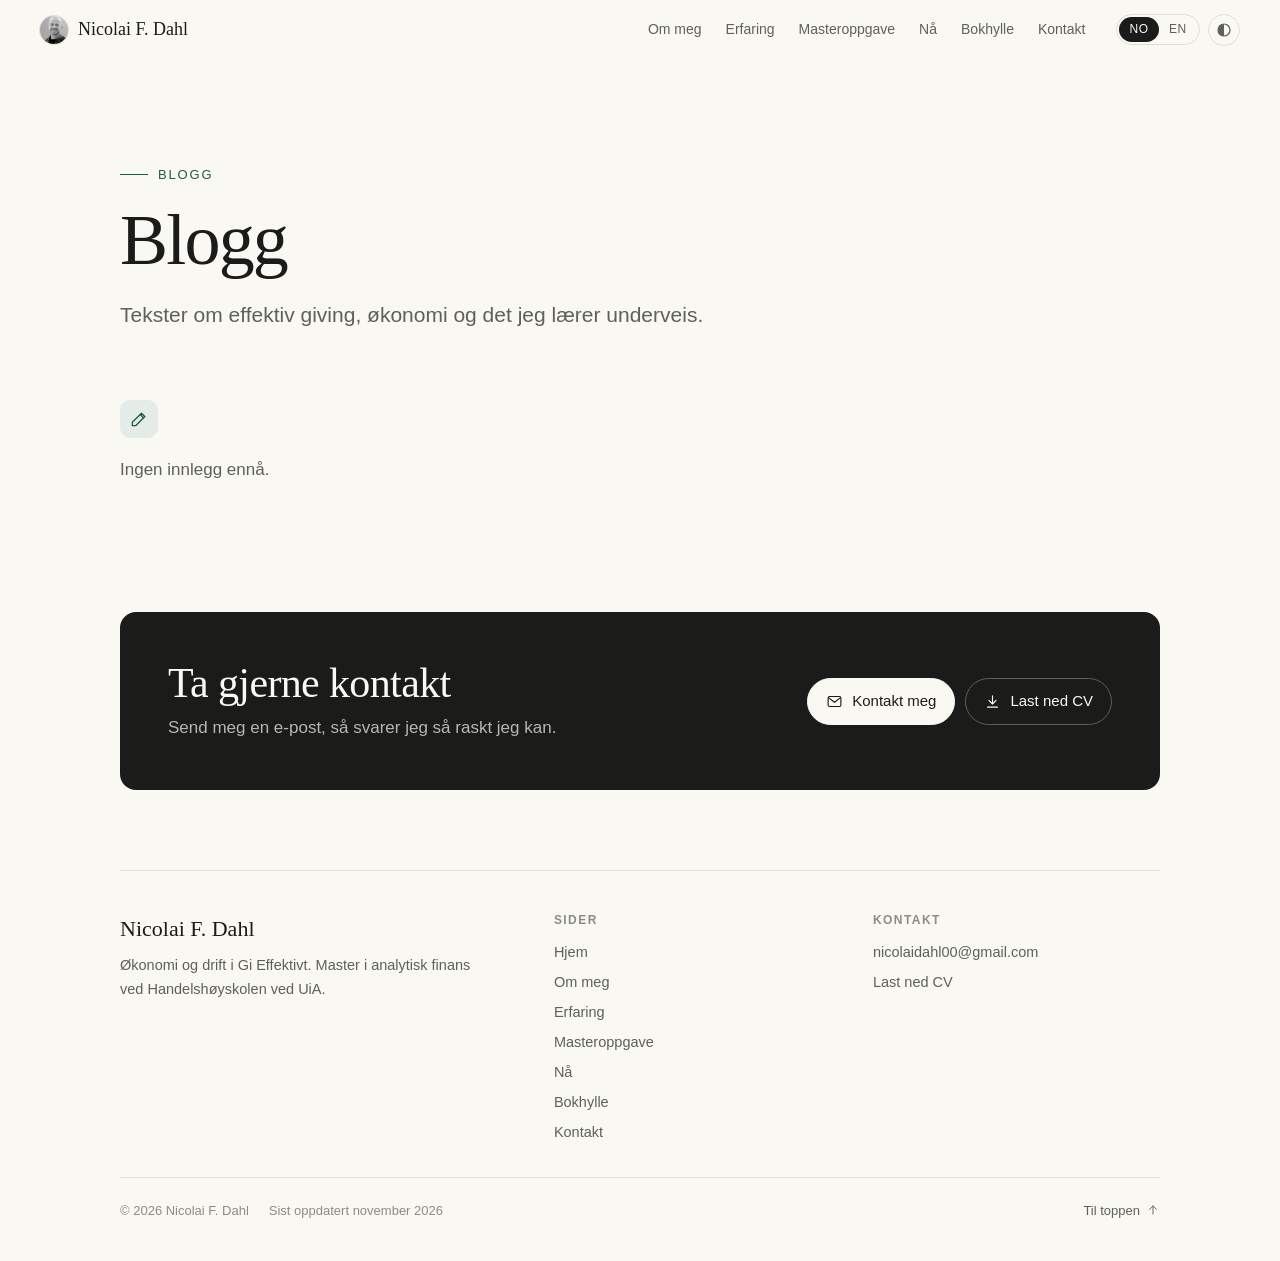
==== blogg/index.html @ 62750f76 "Flersidig nettsted: om meg, erfaring, interaktiv masteroppgave, nå-side, bokhylle, blogg og kontakt " ====
<!doctype html>
<html lang="nb">
<head>
  <meta charset="utf-8">
  <meta name="viewport" content="width=device-width, initial-scale=1">
  <meta name="robots" content="noindex, nofollow">
  <title>Blogg · Nicolai F. Dahl</title>
  <meta name="description" content="Tekster om effektiv giving, økonomi og det jeg lærer underveis.">
  <meta property="og:type" content="website">
  <meta property="og:site_name" content="Nicolai F. Dahl">
  <meta property="og:title" content="Blogg · Nicolai F. Dahl">
  <meta property="og:description" content="Tekster om effektiv giving, økonomi og det jeg lærer underveis.">
  <meta property="og:image" content="https://nicolaif.no/bilder/profil.jpg">
  <meta property="og:url" content="https://nicolaif.no/blogg/">
  <meta name="theme-color" content="#faf8f3">
  <link rel="icon" href="/favicon.svg" type="image/svg+xml">
  <link rel="stylesheet" href="/css/style.css?v=20261116">
  <script>try{var t=localStorage.getItem("theme");if(t)document.documentElement.dataset.theme=t}catch(e){}</script>
</head>
<body data-page="blogg">
  <div id="site-header"></div>
  <main id="app" tabindex="-1"></main>
  <div id="site-footer"></div>
  <noscript><p style="padding:24px;font-family:sans-serif">Denne siden trenger JavaScript. Kontakt: <a href="mailto:nicolaidahl00@gmail.com">nicolaidahl00@gmail.com</a></p></noscript>
  <script src="/js/data.js?v=20261116"></script>
  <script src="/js/site.js?v=20261116"></script>
  <script src="/js/pages.js?v=20261116"></script>
</body>
</html>
---- css/style.css ----
/* ============ Farger og grunnverdier ============ */
:root {
  --bg: #faf8f3;
  --surface: #f1eee5;
  --raised: #ffffff;
  --ink: #1b1c1a;
  --muted: #5e605a;
  --faint: #8b8d85;
  --line: #e1ddd2;
  --accent: #1f5a47;
  --accent-soft: #e3ece6;
  --on-accent: #faf8f3;
  --shadow: 0 1px 2px rgba(27, 28, 26, 0.04), 0 8px 24px -12px rgba(27, 28, 26, 0.12);
  --shadow-lg: 0 2px 4px rgba(27, 28, 26, 0.04), 0 18px 40px -18px rgba(27, 28, 26, 0.22);
  --zc-NO: #1f7a5a;
  --zc-SE: #2f6aa8;
  --zc-FI: #6a58b0;
  --zc-DK: #b8553a;
  --serif: "Iowan Old Style", "Palatino Linotype", Palatino, "Book Antiqua", Georgia, serif;
  --sans: -apple-system, BlinkMacSystemFont, "Segoe UI", "Helvetica Neue", Arial, sans-serif;
  --page: 1120px;
  --gutter: clamp(16px, 4vw, 40px);
  --radius: 12px;
}

@media (prefers-color-scheme: dark) {
  :root:not([data-theme="light"]) {
    --bg: #121412;
    --surface: #1a1d1a;
    --raised: #1f221f;
    --ink: #ece9e1;
    --muted: #a6a89f;
    --faint: #7c7e77;
    --line: #2c302c;
    --accent: #8fcdb2;
    --accent-soft: #1d2b25;
    --on-accent: #121412;
    --shadow: 0 1px 2px rgba(0, 0, 0, 0.3), 0 8px 24px -12px rgba(0, 0, 0, 0.5);
    --shadow-lg: 0 2px 4px rgba(0, 0, 0, 0.3), 0 18px 40px -18px rgba(0, 0, 0, 0.6);
    --zc-NO: #5fbf98;
    --zc-SE: #6fa3dc;
    --zc-FI: #a596e0;
    --zc-DK: #e08a6e;
  }
}
:root[data-theme="dark"] {
  --bg: #121412;
  --surface: #1a1d1a;
  --raised: #1f221f;
  --ink: #ece9e1;
  --muted: #a6a89f;
  --faint: #7c7e77;
  --line: #2c302c;
  --accent: #8fcdb2;
  --accent-soft: #1d2b25;
  --on-accent: #121412;
  --shadow: 0 1px 2px rgba(0, 0, 0, 0.3), 0 8px 24px -12px rgba(0, 0, 0, 0.5);
  --shadow-lg: 0 2px 4px rgba(0, 0, 0, 0.3), 0 18px 40px -18px rgba(0, 0, 0, 0.6);
  --zc-NO: #5fbf98;
  --zc-SE: #6fa3dc;
  --zc-FI: #a596e0;
  --zc-DK: #e08a6e;
}

/* ============ Grunnlag ============ */
* { box-sizing: border-box; }
html { scroll-padding-top: 84px; }
body {
  margin: 0;
  background: var(--bg);
  color: var(--ink);
  font-family: var(--sans);
  font-size: 17px;
  line-height: 1.65;
  -webkit-font-smoothing: antialiased;
  text-rendering: optimizeLegibility;
}
a { color: var(--accent); text-decoration-thickness: 1px; text-underline-offset: 3px; }
a:hover { text-decoration-thickness: 2px; }
h1, h2, h3, h4, p, ol, ul, dl, dd, fieldset, figure { margin: 0; padding: 0; }
fieldset { border: 0; min-width: 0; }
ol, ul { list-style: none; }
img { max-width: 100%; }
button { font: inherit; color: inherit; }
:focus-visible { outline: 2px solid var(--accent); outline-offset: 3px; border-radius: 4px; }
::selection { background: var(--accent-soft); }
.icon { width: 17px; height: 17px; flex: none; }
.icon-sm { width: 14px; height: 14px; }
.icon-xs { width: 12px; height: 12px; margin-left: 4px; vertical-align: -1px; }
.muted { color: var(--faint); }
.skip { position: absolute; left: -9999px; top: 8px; z-index: 50; background: var(--ink); color: var(--bg); padding: 8px 14px; border-radius: 8px; }
.skip:focus { left: 12px; }

/* ============ Toppmeny ============ */
#site-header { display: contents; }
.topbar {
  position: sticky; top: 0; z-index: 20;
  display: flex; align-items: center; gap: 20px;
  padding: 12px var(--gutter);
  background: color-mix(in srgb, var(--bg) 86%, transparent);
  backdrop-filter: saturate(1.4) blur(12px);
  -webkit-backdrop-filter: saturate(1.4) blur(12px);
  border-bottom: 1px solid transparent;
  transition: border-color 0.2s ease;
}
body.scrolled .topbar, body.menu-open .topbar { border-bottom-color: var(--line); }
.brand { display: inline-flex; align-items: center; gap: 10px; font-family: var(--serif); font-size: 18px; color: var(--ink); text-decoration: none; white-space: nowrap; }
.brand-photo { width: 28px; height: 28px; border-radius: 50%; object-fit: cover; box-shadow: 0 0 0 1px var(--line); }
.nav-links { display: flex; gap: 2px; margin-left: auto; }
.nav-links a {
  color: var(--muted); text-decoration: none; font-size: 14px; white-space: nowrap;
  padding: 6px 11px; border-radius: 999px; transition: color 0.15s, background 0.15s;
}
.nav-links a:hover { color: var(--ink); background: color-mix(in srgb, var(--surface) 60%, transparent); }
.nav-links a.active { color: var(--ink); background: var(--surface); }
.controls { display: flex; align-items: center; gap: 8px; }
.lang { display: flex; border: 1px solid var(--line); border-radius: 999px; padding: 2px; }
.lang button {
  font-size: 12px; letter-spacing: 0.06em; color: var(--muted);
  background: none; border: 0; border-radius: 999px; padding: 3px 10px; cursor: pointer;
}
.lang button[aria-pressed="true"] { background: var(--ink); color: var(--bg); }
.icon-btn {
  display: grid; place-items: center; width: 32px; height: 32px;
  color: var(--muted); background: none; border: 1px solid var(--line); border-radius: 50%; cursor: pointer;
}
.icon-btn:hover { color: var(--ink); }
.menu-btn { display: none; }

/* ============ Sideoppsett ============ */
main, .footer { max-width: var(--page); margin: 0 auto; padding: 0 var(--gutter); }
main { min-height: 60vh; }
.kicker {
  display: inline-flex; align-items: center; gap: 10px;
  font-size: 13px; letter-spacing: 0.14em; text-transform: uppercase; color: var(--accent); margin-bottom: 18px;
}
.kicker::before { content: ""; width: 28px; height: 1px; background: currentColor; }
h1 {
  font-family: var(--serif); font-weight: 400;
  font-size: clamp(42px, 7vw, 84px); line-height: 1.03; letter-spacing: -0.025em;
  text-wrap: balance;
}
.lead { margin-top: 22px; max-width: 34em; font-size: clamp(18px, 2.1vw, 21px); line-height: 1.55; color: var(--muted); text-wrap: pretty; }
.small-label { display: block; font-size: 12px; font-weight: 600; letter-spacing: 0.12em; text-transform: uppercase; color: var(--faint); margin: 0 0 10px; }
.fine { font-size: 14px; color: var(--muted); line-height: 1.55; }
.fine + .fine { margin-top: 6px; }
.text-link { display: inline-flex; align-items: center; gap: 6px; margin-top: 18px; font-weight: 500; text-decoration: none; }
.text-link:hover { text-decoration: underline; }
.pill, .countdown {
  display: inline-flex; align-items: center; gap: 7px;
  font-size: 13px; font-weight: 500; padding: 5px 12px; border-radius: 999px;
  background: var(--surface); color: var(--muted); border: 1px solid var(--line);
}
.countdown { background: var(--accent-soft); color: var(--accent); border-color: transparent; }

/* Knapper */
.buttons { display: flex; flex-wrap: wrap; gap: 10px; margin-top: 30px; }
.buttons-tight { margin-top: 0; }
.buttons-col { flex-direction: column; align-items: stretch; }
.btn {
  display: inline-flex; align-items: center; justify-content: center; gap: 9px;
  font-size: 15px; font-weight: 500; text-decoration: none; color: var(--ink);
  padding: 10px 18px; border: 1px solid var(--line); border-radius: 999px; background: var(--raised);
  cursor: pointer; transition: transform 0.15s ease, border-color 0.15s, background 0.15s, color 0.15s;
}
.btn:hover { border-color: var(--faint); transform: translateY(-1px); }
.btn-primary { background: var(--ink); color: var(--bg); border-color: var(--ink); }
.btn-primary:hover { background: var(--accent); border-color: var(--accent); color: var(--on-accent); }

/* Segmentvelger */
.seg { display: inline-flex; flex-wrap: wrap; gap: 2px; padding: 3px; border-radius: 999px; background: var(--surface); border: 1px solid var(--line); }
.seg button { border: 0; background: none; padding: 7px 14px; border-radius: 999px; font-size: 14px; color: var(--muted); cursor: pointer; }
.seg button:hover { color: var(--ink); }
.seg button[aria-pressed="true"] { background: var(--raised); color: var(--ink); box-shadow: var(--shadow); }

/* ============ Toppseksjon på forsiden ============ */
.hero {
  display: grid; grid-template-columns: 1fr auto; gap: 40px 56px; align-items: center;
  padding: clamp(48px, 9vw, 108px) 0 clamp(36px, 5vw, 56px);
}
.portrait {
  width: clamp(180px, 24vw, 260px); aspect-ratio: 1; overflow: hidden; border-radius: 50%;
  background: var(--surface);
  box-shadow: 0 0 0 1px var(--line), 0 0 0 10px var(--bg), 0 0 0 11px var(--line);
}
.portrait img { width: 100%; height: 100%; object-fit: cover; display: block; }
.portrait-sm { width: clamp(140px, 18vw, 200px); }
.hero-facts {
  grid-column: 1 / -1;
  display: grid; grid-template-columns: repeat(3, 1fr);
  border-top: 1px solid var(--line); border-bottom: 1px solid var(--line);
}
.hero-facts div { padding: 18px 0 18px 20px; border-left: 1px solid var(--line); }
.hero-facts div:first-child { border-left: 0; padding-left: 0; }
.hero-facts dt, .facts dt { font-size: 12px; font-weight: 600; letter-spacing: 0.12em; text-transform: uppercase; color: var(--faint); margin-bottom: 4px; }
.hero-facts dd { font-family: var(--serif); font-size: 19px; line-height: 1.3; }

/* ============ Sidetopp på undersider ============ */
.page-head { padding: clamp(48px, 8vw, 96px) 0 clamp(28px, 4vw, 44px); }
.page-head h1 { font-size: clamp(40px, 6.4vw, 72px); max-width: 16em; }
.page-head-split { display: grid; grid-template-columns: 1fr auto; gap: 40px; align-items: center; }
.page-actions { display: flex; flex-wrap: wrap; align-items: center; gap: 12px 16px; margin-top: 28px; }

/* ============ Seksjoner ============ */
.section {
  display: grid; grid-template-columns: 210px 1fr; gap: 40px;
  padding: clamp(44px, 6vw, 80px) 0;
  border-top: 1px solid var(--line);
}
.section-label {
  font-family: var(--sans); font-weight: 600; font-size: 13px;
  letter-spacing: 0.14em; text-transform: uppercase; color: var(--muted);
  position: sticky; top: 92px; align-self: start;
  display: flex; flex-direction: column; gap: 6px;
}
.section-no { font-family: var(--serif); font-weight: 400; font-size: 15px; letter-spacing: 0; color: var(--accent); }
.section-body { min-width: 0; }

.block { padding: clamp(48px, 7vw, 88px) 0; border-top: 1px solid var(--line); }
.block-tight { padding-top: clamp(32px, 4vw, 48px); border-top: 0; }
.block-head { margin-bottom: 32px; max-width: 46em; }
.block-head h2 { font-family: var(--serif); font-weight: 400; font-size: clamp(28px, 3.6vw, 40px); line-height: 1.15; letter-spacing: -0.015em; text-wrap: balance; }
.block-head p { margin-top: 12px; color: var(--muted); font-size: 17.5px; text-wrap: pretty; }

.prose { max-width: 38em; color: var(--muted); text-wrap: pretty; }
.prose + .prose { margin-top: 1em; }
.prose-lead { font-family: var(--serif); font-size: clamp(21px, 2.5vw, 26px); line-height: 1.45; color: var(--ink); }
.display { font-family: var(--serif); font-weight: 400; font-size: clamp(24px, 3.2vw, 32px); line-height: 1.25; margin-bottom: 20px; }

/* ============ Forside: utforsk ============ */
.bento { display: grid; grid-template-columns: repeat(3, 1fr); gap: 16px; }
.tile {
  position: relative; display: flex; flex-direction: column; gap: 8px;
  padding: 24px; min-height: 220px; overflow: hidden;
  background: var(--raised); border: 1px solid var(--line); border-radius: var(--radius);
  color: var(--ink); text-decoration: none; box-shadow: var(--shadow);
  transition: transform 0.2s ease, box-shadow 0.2s ease, border-color 0.2s;
}
.tile:hover { transform: translateY(-3px); box-shadow: var(--shadow-lg); border-color: color-mix(in srgb, var(--accent) 35%, var(--line)); }
.tile-top { display: flex; align-items: center; justify-content: space-between; gap: 12px; }
.tile h3 { font-family: var(--serif); font-weight: 400; font-size: 24px; line-height: 1.2; }
.tile-arrow { color: var(--faint); transition: transform 0.2s ease, color 0.2s; }
.tile:hover .tile-arrow { transform: translateX(3px); color: var(--accent); }
.tile > p { color: var(--muted); font-size: 15.5px; max-width: 30em; }
.tile-wide { grid-column: span 2; }
.bento > .tile:nth-child(6):last-child { grid-column: 1 / -1; min-height: 0; }
.bento > .tile:nth-child(6):last-child .tile-icons { position: absolute; right: 64px; top: 50%; transform: translateY(-50%); margin: 0; }
.tile-master { min-height: 300px; padding-right: 46%; }
.tile-foot { margin-top: auto; }
.tile-meta { margin-top: auto; display: flex; flex-direction: column; gap: 2px; padding-top: 16px; border-top: 1px solid var(--line); }
.tile-meta .small-label { margin-bottom: 4px; }
.tile-meta strong { font-family: var(--serif); font-weight: 400; font-size: 18px; line-height: 1.3; }
.tile-meta span:last-child { font-size: 14px; color: var(--accent); }
.tile-list { margin-top: auto; display: grid; gap: 8px; }
.tile-list li { display: flex; align-items: center; gap: 10px; font-size: 15px; color: var(--muted); }
.tile-list .icon { color: var(--accent); }
.tile-icons { margin-top: auto; display: flex; gap: 8px; }
.tile-icons .card-icon { margin: 0; }

.mini-map {
  position: absolute; right: 24px; top: 24px; bottom: 24px; width: 40%;
  display: grid; grid-template-columns: repeat(4, 1fr); grid-template-rows: repeat(5, 1fr); gap: 5px;
}
.mz {
  display: grid; place-items: center; border-radius: 7px; font-size: 11px; font-weight: 600; letter-spacing: 0.02em;
  color: var(--zc); background: color-mix(in srgb, var(--zc) 13%, var(--raised));
  border: 1px solid color-mix(in srgb, var(--zc) 28%, transparent);
  transition: transform 0.25s ease;
}
.tile:hover .mz.is-focus { transform: scale(1.05); background: var(--zc); color: var(--raised); }

.mini-shelf { margin-top: auto; display: flex; align-items: flex-end; gap: 6px; height: 92px; padding-bottom: 2px; border-bottom: 3px solid var(--line); }
.mini-shelf span {
  width: 30px; height: 100%; border-radius: 3px 3px 1px 1px; background: var(--c);
  color: rgba(255, 255, 255, 0.85); font-size: 9px; font-weight: 600; letter-spacing: 0.04em;
  writing-mode: vertical-rl; transform: rotate(180deg); display: flex; align-items: center; justify-content: flex-start;
  padding: 8px 0; overflow: hidden; white-space: nowrap;
}
.mini-shelf span:nth-child(2) { height: 84%; width: 26px; }
.mini-shelf .ghost { background: var(--surface); border: 1px dashed var(--line); height: 70%; width: 24px; }
.mini-shelf .ghost + .ghost { height: 78%; }

/* ============ Kort og lister ============ */
.cards { display: grid; grid-template-columns: repeat(auto-fit, minmax(230px, 1fr)); gap: 16px; margin-bottom: 36px; }
.cards article {
  background: var(--raised); border: 1px solid var(--line); border-radius: var(--radius); padding: 24px;
  box-shadow: var(--shadow);
}
.card-icon {
  width: 38px; height: 38px; padding: 9px; margin-bottom: 14px;
  color: var(--accent); background: var(--accent-soft); border-radius: 10px;
}
.cards h3, .two-col h3 { font-family: var(--serif); font-weight: 400; font-size: 21px; margin-bottom: 8px; }
.cards p { font-size: 15.5px; color: var(--muted); }
.links { display: flex; flex-wrap: wrap; gap: 8px 24px; }
.two-col { display: grid; grid-template-columns: repeat(auto-fit, minmax(260px, 1fr)); gap: 40px; }
.two-col p { color: var(--muted); }
.plain { margin-top: 12px; }
.plain li { padding: 8px 0; border-top: 1px solid var(--line); font-size: 15.5px; }
.chips { display: flex; flex-wrap: wrap; gap: 8px; }
.chips li { font-size: 14px; padding: 4px 12px; border: 1px solid var(--line); border-radius: 999px; background: var(--raised); }
.chips-lg li { font-family: var(--serif); font-size: 18px; padding: 8px 18px; }

/* ============ Tidslinje ============ */
.timeline { position: relative; }
.entry { position: relative; display: grid; grid-template-columns: 48px 1fr; gap: 22px; padding-bottom: 36px; }
.entry:last-child { padding-bottom: 0; }
.entry::before { content: ""; position: absolute; left: 23.5px; top: 56px; bottom: 8px; width: 1px; background: var(--line); }
.entry:last-child::before { display: none; }
.badge {
  width: 48px; height: 48px; border-radius: 12px; display: grid; place-items: center;
  background: var(--raised); border: 1px solid var(--line); box-shadow: var(--shadow);
  font-size: 13px; font-weight: 650; letter-spacing: 0.02em; color: var(--accent);
}
.entry-main { min-width: 0; padding-top: 2px; }
.entry-period { font-size: 14px; color: var(--faint); font-variant-numeric: tabular-nums; display: flex; align-items: center; gap: 8px; flex-wrap: wrap; }
.now { font-size: 11px; font-weight: 600; letter-spacing: 0.08em; text-transform: uppercase; color: var(--accent); background: var(--accent-soft); padding: 2px 8px; border-radius: 999px; }
.entry-role { font-family: var(--serif); font-weight: 400; font-size: 22px; line-height: 1.3; margin-top: 2px; }
.entry-org { font-size: 15px; color: var(--accent); margin: 2px 0 10px; }
.entry-org .sep { color: var(--faint); margin: 0 2px; }
.entry-text { font-size: 16px; color: var(--muted); max-width: 40em; }
.entry-text + .entry-text { margin-top: 6px; }
.roles { margin-top: 14px; }
.roles li { position: relative; padding: 0 0 22px 24px; }
.roles li:last-child { padding-bottom: 0; }
.roles li::before { content: ""; position: absolute; left: 0; top: 9px; width: 9px; height: 9px; border-radius: 50%; background: var(--bg); border: 2px solid var(--accent); }
.roles li::after { content: ""; position: absolute; left: 4.5px; top: 24px; bottom: 0; width: 1px; background: var(--line); }
.roles li:last-child::after { display: none; }
.role-title { font-family: var(--serif); font-weight: 400; font-size: 19px; line-height: 1.35; }
.role-period { font-size: 14px; color: var(--faint); margin: 0 0 6px; font-variant-numeric: tabular-nums; }
.timeline[data-collapsed="true"] .is-extra { display: none; }
.more { margin: 28px 0 0 70px; font-size: 14px; font-weight: 500; background: none; border: 1px dashed var(--faint); border-radius: 999px; padding: 7px 16px; cursor: pointer; }
.more:hover { border-style: solid; }
.skills { display: grid; grid-template-columns: repeat(auto-fit, minmax(240px, 1fr)); gap: 28px; margin-top: 44px; padding-top: 32px; border-top: 1px solid var(--line); }

.cv[data-filter="work"] [data-group="edu"], .cv[data-filter="edu"] [data-group="work"] { display: none; }

/* ============ Paneler og fakta ============ */
.panel { background: var(--surface); border-radius: var(--radius); padding: clamp(24px, 4vw, 40px); border-left: 3px solid var(--accent); }
.facts { display: grid; grid-template-columns: repeat(auto-fit, minmax(160px, 1fr)); gap: 20px 28px; margin-top: 28px; padding-top: 22px; border-top: 1px solid var(--line); }
.facts dd { overflow-wrap: anywhere; }

/* ============ Giverkalkulator ============ */
.give {
  display: grid; grid-template-columns: minmax(250px, 320px) 1fr; gap: 28px 40px;
  background: var(--raised); border: 1px solid var(--line); border-radius: calc(var(--radius) + 4px);
  padding: clamp(22px, 4vw, 36px); box-shadow: var(--shadow);
}
.field-label { display: block; font-size: 13px; font-weight: 600; color: var(--muted); margin-bottom: 8px; }
.amount-field { display: flex; align-items: baseline; gap: 8px; border-bottom: 2px solid var(--ink); padding-bottom: 6px; }
.amount-field input {
  width: 100%; min-width: 0; border: 0; background: none; color: var(--ink); padding: 0;
  font-family: var(--serif); font-size: 46px; line-height: 1.1; font-variant-numeric: tabular-nums;
  -moz-appearance: textfield; appearance: textfield;
}
.amount-field input::-webkit-outer-spin-button, .amount-field input::-webkit-inner-spin-button { -webkit-appearance: none; margin: 0; }
.amount-field input:focus { outline: none; }
.amount-field:focus-within { border-color: var(--accent); }
.amount-field span { font-size: 18px; color: var(--muted); }
.chip-row { display: flex; flex-wrap: wrap; gap: 6px; margin: 16px 0 18px; }
.chip-btn { font-size: 13.5px; padding: 5px 12px; border-radius: 999px; border: 1px solid var(--line); background: var(--bg); cursor: pointer; }
.chip-btn:hover { border-color: var(--faint); }
.chip-btn.active { background: var(--ink); color: var(--bg); border-color: var(--ink); }
.give-total { margin-top: 12px; font-size: 14px; color: var(--accent); min-height: 1.4em; }
.give-results { display: grid; grid-template-columns: 1fr auto 1fr auto 1fr; align-items: stretch; gap: 10px; }
.give-card {
  display: flex; flex-direction: column; gap: 4px; padding: 18px; border-radius: var(--radius);
  background: var(--surface); min-width: 0;
}
.give-num { font-family: var(--serif); font-size: clamp(30px, 3.6vw, 42px); line-height: 1.05; font-variant-numeric: tabular-nums; color: var(--ink); }
.give-what { font-size: 14.5px; line-height: 1.35; color: var(--ink); }
.give-org { margin-top: auto; padding-top: 8px; font-size: 12.5px; color: var(--accent); }
.give-or { align-self: center; font-size: 12px; text-transform: uppercase; letter-spacing: 0.1em; color: var(--faint); }
.give-life { grid-column: 1 / -1; padding-top: 22px; border-top: 1px solid var(--line); }
.give-life-head { display: flex; justify-content: space-between; align-items: baseline; gap: 12px; margin-bottom: 10px; }
.give-life h3 { font-family: var(--serif); font-weight: 400; font-size: 21px; }
.give-life-head span { font-family: var(--serif); font-size: 21px; color: var(--accent); font-variant-numeric: tabular-nums; }
.give-life p { margin-top: 10px; font-size: 15px; color: var(--muted); max-width: 46em; }
.meter { height: 10px; border-radius: 999px; background: var(--surface); overflow: hidden; }
.meter span { display: block; height: 100%; width: 0; border-radius: 999px; background: var(--accent); transition: width 0.4s cubic-bezier(0.2, 0.7, 0.2, 1); }
.give-foot { grid-column: 1 / -1; display: flex; flex-wrap: wrap; align-items: center; justify-content: space-between; gap: 16px 28px; }
.give-foot .fine { max-width: 46em; }

/* ============ Masteroppgave: kart ============ */
.zc-NO { --zc: var(--zc-NO); }
.zc-SE { --zc: var(--zc-SE); }
.zc-FI { --zc: var(--zc-FI); }
.zc-DK { --zc: var(--zc-DK); }
.zone-wrap { display: grid; grid-template-columns: minmax(280px, 420px) 1fr; gap: 28px 40px; align-items: start; }
.zone-map { display: grid; grid-template-columns: repeat(4, 1fr); grid-template-rows: repeat(5, 76px); gap: 8px; }
.zone {
  position: relative; display: flex; flex-direction: column; align-items: flex-start; justify-content: space-between;
  padding: 10px 11px; border-radius: 10px; cursor: pointer; text-align: left;
  color: var(--zc); background: color-mix(in srgb, var(--zc) 12%, var(--raised));
  border: 1px solid color-mix(in srgb, var(--zc) 30%, transparent);
  transition: transform 0.15s ease, background 0.15s, color 0.15s, box-shadow 0.15s;
}
.zone b { font-size: 15px; font-weight: 700; letter-spacing: 0.02em; }
.zone span { font-size: 11.5px; color: var(--muted); }
.zone:hover { transform: translateY(-2px); box-shadow: var(--shadow); }
.zone[aria-pressed="true"] { background: var(--zc); color: var(--raised); box-shadow: var(--shadow-lg); }
.zone[aria-pressed="true"] span { color: color-mix(in srgb, var(--raised) 85%, transparent); }
.zone.is-focus::after, .legend-dot {
  content: ""; width: 8px; height: 8px; border-radius: 50%; background: var(--ink);
  box-shadow: 0 0 0 2px var(--raised);
}
.zone.is-focus::after { position: absolute; top: 9px; right: 9px; }
.zone-info {
  background: var(--raised); border: 1px solid var(--line); border-radius: var(--radius);
  padding: 26px; box-shadow: var(--shadow); min-height: 220px;
}
.zone-code { display: inline-block; font-size: 13px; font-weight: 700; letter-spacing: 0.06em; padding: 3px 10px; border-radius: 999px; color: var(--raised); background: var(--zc); }
.zone-info h3 { font-family: var(--serif); font-weight: 400; font-size: 30px; line-height: 1.15; margin-top: 12px; }
.zone-meta { font-size: 14px; color: var(--faint); margin: 4px 0 14px; }
.zone-info p:not(.zone-code):not(.zone-meta) { color: var(--muted); }
.zone-focus { display: flex; align-items: center; gap: 10px; margin-top: 16px; font-size: 14px; }
.legend { display: flex; align-items: center; gap: 10px; margin-top: 16px; font-size: 14px; color: var(--muted); }

/* ============ Masteroppgave: kalkulator ============ */
.hedge {
  display: grid; grid-template-columns: minmax(260px, 360px) 1fr; gap: 28px 44px;
  background: var(--raised); border: 1px solid var(--line); border-radius: calc(var(--radius) + 4px);
  padding: clamp(22px, 4vw, 36px); box-shadow: var(--shadow);
}
.hedge fieldset { margin-top: 22px; }
.hedge legend { font-size: 12px; font-weight: 600; letter-spacing: 0.12em; text-transform: uppercase; color: var(--faint); margin-bottom: 6px; }
.slider { padding: 8px 0; }
.slider label { display: flex; justify-content: space-between; align-items: baseline; gap: 12px; font-size: 14.5px; margin-bottom: 6px; }
.slider output { font-family: var(--serif); font-size: 18px; font-variant-numeric: tabular-nums; color: var(--ink); white-space: nowrap; }
input[type="range"] { width: 100%; accent-color: var(--accent); margin: 0; }
.hedge-out { display: flex; flex-direction: column; gap: 18px; min-width: 0; }
.hedge-head { display: flex; justify-content: space-between; align-items: baseline; flex-wrap: wrap; gap: 8px; padding-bottom: 14px; border-bottom: 1px solid var(--line); }
.hedge-head .small-label { margin: 0; }
.basis { font-size: 14.5px; color: var(--muted); }
.basis b { font-family: var(--serif); font-weight: 400; font-size: 18px; color: var(--ink); font-variant-numeric: tabular-nums; }
.bars { display: grid; gap: 16px; }
.bar-row { display: grid; grid-template-columns: 170px 1fr 112px; align-items: center; gap: 14px; }
.bar-label { font-size: 14.5px; color: var(--muted); }
.bar-track { height: 30px; border-radius: 8px; background: var(--surface); overflow: hidden; }
.bar-fill { display: block; height: 100%; width: 0; border-radius: 8px; background: var(--faint); opacity: 0.55; transition: width 0.35s cubic-bezier(0.2, 0.7, 0.2, 1); }
.bar-value { font-family: var(--serif); font-size: 19px; text-align: right; font-variant-numeric: tabular-nums; }
.bar-row.is-locked .bar-label { color: var(--ink); font-weight: 600; }
.bar-row.is-locked .bar-fill { background: var(--accent); opacity: 1; }
.bar-row.is-locked .bar-value { color: var(--accent); }

/* ============ Masteroppgave: korrelasjon ============ */
.corr { display: grid; grid-template-columns: minmax(260px, 420px) 1fr; gap: 28px 44px; align-items: center; }
.corr-plot { background: var(--raised); border: 1px solid var(--line); border-radius: var(--radius); padding: 12px; box-shadow: var(--shadow); }
.corr-plot svg { display: block; width: 100%; height: auto; }
.corr-plot .axes line { stroke: var(--line); stroke-width: 1.5; }
.corr-plot .dots circle { fill: var(--accent); fill-opacity: 0.5; transition: cy 0.35s ease; }
.corr-plot .fit { stroke: var(--ink); stroke-width: 2; stroke-dasharray: 5 5; }
.corr-plot .ax { fill: var(--muted); font-size: 10.5px; font-family: var(--sans); paint-order: stroke; stroke: var(--raised); stroke-width: 4px; stroke-linejoin: round; }
.corr-side { display: grid; gap: 24px; }
.big-stat strong { display: block; font-family: var(--serif); font-weight: 400; font-size: clamp(48px, 6vw, 68px); line-height: 1; color: var(--accent); margin-bottom: 14px; font-variant-numeric: tabular-nums; }

/* ============ Nå ============ */
.now-list { display: grid; gap: 0; border-top: 1px solid var(--line); }
.now-list li { display: grid; grid-template-columns: 52px 1fr; gap: 22px; padding: 26px 0; border-bottom: 1px solid var(--line); }
.now-icon { width: 52px; height: 52px; display: grid; place-items: center; border-radius: 14px; background: var(--accent-soft); color: var(--accent); }
.now-icon .icon { width: 22px; height: 22px; }
.now-list h2 { font-family: var(--serif); font-weight: 400; font-size: 24px; line-height: 1.25; margin-bottom: 4px; }
.now-list p { color: var(--muted); max-width: 40em; }
.now-about { margin: 32px 0 clamp(48px, 7vw, 88px); font-size: 15px; color: var(--faint); max-width: 40em; }

/* ============ Bokhylle ============ */
.books { display: grid; grid-template-columns: repeat(auto-fill, minmax(260px, 1fr)); gap: 28px 24px; padding-bottom: clamp(48px, 7vw, 88px); }
.book { display: grid; grid-template-columns: 120px 1fr; gap: 20px; align-items: start; }
.book[hidden] { display: none; }
.cover {
  aspect-ratio: 2 / 3; border-radius: 4px 8px 8px 4px; padding: 14px 12px;
  display: flex; flex-direction: column; justify-content: space-between;
  background: linear-gradient(90deg, rgba(0, 0, 0, 0.22) 0 6px, rgba(255, 255, 255, 0.08) 6px 8px, transparent 8px), var(--c);
  color: #fbf8f1; box-shadow: var(--shadow-lg);
  transition: transform 0.25s ease;
}
.book:hover .cover { transform: translateY(-4px) rotate(-1.5deg); }
.cover-title { font-family: var(--serif); font-size: 15px; line-height: 1.2; padding-left: 6px; }
.cover-author { font-size: 10px; letter-spacing: 0.08em; text-transform: uppercase; opacity: 0.8; padding-left: 6px; }
.book-meta h2 { font-family: var(--serif); font-weight: 400; font-size: 21px; line-height: 1.25; }
.book-author { color: var(--muted); font-size: 15px; }
.book-tag { display: inline-block; margin-top: 10px; font-size: 12px; padding: 2px 10px; border-radius: 999px; background: var(--surface); color: var(--muted); }
.book-note { margin-top: 10px; font-size: 15px; color: var(--muted); }
.book .text-link { margin-top: 12px; font-size: 14px; }

/* ============ Blogg ============ */
.post-list { display: grid; gap: 16px; padding-bottom: clamp(48px, 7vw, 88px); }
.post-list a {
  display: block; padding: 26px 28px; border-radius: var(--radius);
  background: var(--raised); border: 1px solid var(--line); color: var(--ink); text-decoration: none;
  box-shadow: var(--shadow); transition: transform 0.2s ease, box-shadow 0.2s;
}
.post-list a:hover { transform: translateY(-2px); box-shadow: var(--shadow-lg); }
.post-list h2 { font-family: var(--serif); font-weight: 400; font-size: 26px; line-height: 1.2; margin: 8px 0 6px; }
.post-list p:not(.post-meta) { color: var(--muted); max-width: 40em; }
.post-list .text-link { margin-top: 14px; }
.post-meta { display: flex; flex-wrap: wrap; align-items: center; gap: 4px 10px; font-size: 14px; color: var(--faint); }
.tag { font-size: 12px; padding: 2px 9px; border-radius: 999px; background: var(--surface); color: var(--muted); }
.tag-draft { background: #f6e6c8; color: #7a5310; }
.empty { display: flex; flex-direction: column; align-items: flex-start; gap: 4px; color: var(--muted); padding: 24px 0 clamp(48px, 7vw, 88px); }

.post { max-width: 720px; margin: 0 auto; padding-bottom: clamp(48px, 7vw, 88px); }
.post-head { padding: clamp(40px, 7vw, 80px) 0 32px; border-bottom: 1px solid var(--line); margin-bottom: 36px; }
.post-head .back { margin: 0 0 28px; }
.post-head h1 { font-size: clamp(36px, 5.6vw, 58px); margin-top: 12px; }
.prose-article { font-size: 18.5px; line-height: 1.75; }
.prose-article > * + * { margin-top: 1.1em; }
.prose-article h2, .prose-article h3 { font-family: var(--serif); font-weight: 400; line-height: 1.25; margin-top: 1.8em; }
.prose-article h2 { font-size: 30px; }
.prose-article h3 { font-size: 23px; }
.prose-article ul, .prose-article ol { padding-left: 1.3em; }
.prose-article ul { list-style: disc; }
.prose-article ol { list-style: decimal; }
.prose-article li + li { margin-top: 0.35em; }
.prose-article blockquote { border-left: 3px solid var(--accent); padding: 4px 0 4px 20px; font-family: var(--serif); font-size: 21px; color: var(--ink); }
.prose-article code { font-size: 0.88em; padding: 2px 6px; border-radius: 5px; background: var(--surface); }
.prose-article pre { background: var(--surface); padding: 16px 18px; border-radius: 10px; overflow-x: auto; font-size: 14.5px; }
.prose-article pre code { padding: 0; background: none; }
.prose-article hr { border: 0; border-top: 1px solid var(--line); margin: 2em 0; }
.prose-article img { border-radius: 10px; }
.post-foot { display: flex; flex-wrap: wrap; gap: 10px; margin-top: 48px; padding-top: 28px; border-top: 1px solid var(--line); }

/* ============ Kontakt ============ */
.contact-grid { display: grid; grid-template-columns: 1.4fr 1fr; gap: 28px; padding-bottom: clamp(48px, 7vw, 88px); align-items: start; }
.contact-form, .contact-aside {
  background: var(--raised); border: 1px solid var(--line); border-radius: calc(var(--radius) + 4px);
  padding: clamp(22px, 4vw, 34px); box-shadow: var(--shadow);
}
.contact-form { display: grid; gap: 20px; }
.contact-form .btn { justify-self: start; }
.topic-row { display: flex; flex-wrap: wrap; gap: 8px; }
.topic input { position: absolute; opacity: 0; pointer-events: none; }
.topic span { display: inline-block; font-size: 14px; padding: 7px 14px; border-radius: 999px; border: 1px solid var(--line); background: var(--bg); cursor: pointer; transition: background 0.15s, color 0.15s, border-color 0.15s; }
.topic span:hover { border-color: var(--faint); }
.topic input:checked + span { background: var(--ink); color: var(--bg); border-color: var(--ink); }
.topic input:focus-visible + span { outline: 2px solid var(--accent); outline-offset: 2px; }
.field input, .field textarea {
  width: 100%; font: inherit; font-size: 16px; color: var(--ink); background: var(--bg);
  border: 1px solid var(--line); border-radius: 10px; padding: 11px 14px; resize: vertical;
}
.field input:focus, .field textarea:focus { outline: none; border-color: var(--accent); box-shadow: 0 0 0 3px var(--accent-soft); }
.field textarea.invalid { border-color: var(--zc-DK); }
.contact-email { display: block; font-family: var(--serif); font-size: clamp(20px, 2.4vw, 26px); color: var(--ink); text-decoration: none; overflow-wrap: anywhere; margin-bottom: 20px; }
.contact-email:hover { color: var(--accent); }
.contact-aside .buttons { margin-top: 0; }

/* Kontaktboks nederst på sidene */
.contact-band {
  display: flex; flex-wrap: wrap; align-items: center; justify-content: space-between; gap: 24px 40px;
  margin: clamp(24px, 4vw, 40px) 0 clamp(48px, 7vw, 80px);
  background: var(--ink); color: var(--bg);
  border-radius: calc(var(--radius) + 4px); padding: clamp(28px, 5vw, 48px);
}
.contact-heading { font-family: var(--serif); font-size: clamp(30px, 4.2vw, 42px); line-height: 1.1; letter-spacing: -0.015em; margin-bottom: 8px; }
.contact-band p:not(.contact-heading) { color: color-mix(in srgb, var(--bg) 70%, var(--ink)); }
.contact-band .buttons { margin-top: 0; }
.btn-light { background: var(--bg); color: var(--ink); border-color: var(--bg); }
.btn-light:hover { background: var(--accent-soft); border-color: var(--accent-soft); }
.btn-ghost { background: transparent; color: var(--bg); border-color: color-mix(in srgb, var(--bg) 30%, var(--ink)); }
.btn-ghost:hover { border-color: var(--bg); }

/* ============ Bunntekst ============ */
.footer { padding-bottom: 40px; }
.footer-grid { display: grid; grid-template-columns: 1.4fr 1fr 1fr; gap: 32px; padding: 40px 0 32px; border-top: 1px solid var(--line); }
.footer-name { font-family: var(--serif); font-size: 22px; }
.footer-tag { margin-top: 6px; font-size: 14.5px; color: var(--muted); max-width: 26em; }
.footer-links { display: grid; gap: 6px; font-size: 14.5px; }
.footer-links a { color: var(--muted); text-decoration: none; overflow-wrap: anywhere; }
.footer-links a:hover { color: var(--ink); }
.footer-bottom { display: flex; flex-wrap: wrap; gap: 6px 20px; align-items: center; padding-top: 22px; border-top: 1px solid var(--line); font-size: 13px; color: var(--faint); }
.footer-bottom a { margin-left: auto; color: var(--muted); text-decoration: none; display: inline-flex; align-items: center; gap: 6px; }
.footer-bottom a:hover { color: var(--ink); }

/* Melding nederst på skjermen */
.toast {
  position: fixed; left: 50%; bottom: 24px; z-index: 60; transform: translate(-50%, 20px);
  display: inline-flex; align-items: center; gap: 8px;
  background: var(--ink); color: var(--bg); font-size: 14px; padding: 10px 16px; border-radius: 999px;
  box-shadow: var(--shadow-lg); opacity: 0; pointer-events: none; transition: opacity 0.2s, transform 0.2s;
}
.toast.show { opacity: 1; transform: translate(-50%, 0); }

/* ============ Animasjoner ============ */
.anim .reveal { opacity: 0; transform: translateY(14px); transition: opacity 0.6s ease, transform 0.6s cubic-bezier(0.2, 0.7, 0.2, 1); }
.anim .reveal.in { opacity: 1; transform: none; }
.anim .hero > *, .anim .page-head > * { animation: rise 0.7s cubic-bezier(0.2, 0.7, 0.2, 1) both; }
.anim .hero > :nth-child(2), .anim .page-head > :nth-child(2) { animation-delay: 0.06s; }
.anim .hero > :nth-child(3), .anim .page-head > :nth-child(3) { animation-delay: 0.12s; }
.anim .page-head > :nth-child(4) { animation-delay: 0.18s; }
@keyframes rise { from { opacity: 0; transform: translateY(14px); } to { opacity: 1; transform: none; } }

/* ============ Mindre skjermer ============ */
@media (max-width: 1040px) {
  .menu-btn { display: grid; }
  .nav-links {
    position: fixed; inset: 57px 0 0 0; z-index: 19;
    display: flex; flex-direction: column; gap: 0; margin: 0;
    padding: 12px var(--gutter) 40px; background: var(--bg);
    opacity: 0; visibility: hidden; transform: translateY(-8px);
    transition: opacity 0.2s ease, transform 0.2s ease, visibility 0.2s;
    overflow-y: auto;
  }
  body.menu-open { overflow: hidden; }
  body.menu-open .topbar { backdrop-filter: none; -webkit-backdrop-filter: none; background: var(--bg); }
  body.menu-open .nav-links { opacity: 1; visibility: visible; transform: none; }
  .nav-links a {
    font-family: var(--serif); font-size: 28px; color: var(--ink);
    padding: 14px 0; border-radius: 0; border-bottom: 1px solid var(--line);
  }
  .nav-links a:hover, .nav-links a.active { background: none; color: var(--accent); }
  .controls { margin-left: auto; }
  .bento { grid-template-columns: repeat(2, 1fr); }
  .tile-master { padding-right: 24px; padding-bottom: 210px; }
  .mini-map { top: auto; left: 24px; right: 24px; width: auto; height: 180px; grid-template-columns: repeat(4, 1fr); }
}
@media (max-width: 900px) {
  .section { grid-template-columns: 1fr; gap: 24px; }
  .section-label { position: static; flex-direction: row; align-items: baseline; gap: 12px; }
  .give, .hedge, .zone-wrap, .corr, .contact-grid { grid-template-columns: 1fr; }
  .zone-map { max-width: 440px; }
  .footer-grid { grid-template-columns: 1fr 1fr; }
  .footer-grid > :first-child { grid-column: 1 / -1; }
}
@media (max-width: 640px) {
  body { font-size: 16px; }
  .brand span { display: none; }
  .hero { grid-template-columns: 1fr; gap: 28px; padding-top: 36px; }
  .portrait { order: -1; width: 128px; box-shadow: 0 0 0 1px var(--line), 0 0 0 6px var(--bg), 0 0 0 7px var(--line); }
  .page-head-split { grid-template-columns: 1fr; gap: 24px; }
  .page-head-split .portrait { order: -1; width: 110px; }
  .hero-facts { grid-template-columns: 1fr; }
  .hero-facts div, .hero-facts div:first-child { border-left: 0; padding: 12px 0; border-top: 1px solid var(--line); }
  .hero-facts div:first-child { border-top: 0; }
  .btn { padding: 9px 15px; font-size: 14px; }
  .bento { grid-template-columns: 1fr; }
  .tile-wide { grid-column: auto; }
  .entry { grid-template-columns: 38px 1fr; gap: 14px; }
  .badge { width: 38px; height: 38px; border-radius: 10px; font-size: 11px; }
  .entry::before { left: 18.5px; top: 46px; }
  .more { margin-left: 52px; }
  .give-results { grid-template-columns: 1fr; }
  .give-or { justify-self: center; }
  .zone-map { grid-template-rows: repeat(5, 62px); gap: 6px; }
  .zone { padding: 8px; }
  .zone span { display: none; }
  .bar-row { grid-template-columns: 1fr auto; gap: 6px 12px; }
  .bar-track { grid-column: 1 / -1; grid-row: 2; }
  .book { grid-template-columns: 96px 1fr; }
  .now-list li { grid-template-columns: 44px 1fr; gap: 16px; }
  .now-icon { width: 44px; height: 44px; }
  .footer-grid { grid-template-columns: 1fr; }
  .footer-bottom a { margin-left: 0; }
}
@media (prefers-reduced-motion: reduce) {
  .btn, .tile, .zone, .cover, .meter span, .bar-fill { transition: none; }
}

/* ============ Utskrift (CV fra erfaringssiden) ============ */
@media print {
  @page { margin: 16mm; }
  body { background: #fff; color: #111; font-size: 11pt; }
  .topbar, .footer, .contact-band, .page-actions, .more, .skip, .toast { display: none !important; }
  .page-head { padding: 0 0 12pt; }
  .page-head h1 { font-size: 26pt; }
  .page-head .kicker { display: none; }
  .section { grid-template-columns: 1fr; gap: 8pt; padding: 12pt 0; break-inside: auto; }
  .section-label { position: static; }
  .cv [data-group] { display: block !important; }
  .timeline[data-collapsed="true"] .is-extra { display: grid; }
  .entry { break-inside: avoid; padding-bottom: 12pt; }
  .badge { box-shadow: none; }
  .anim .reveal, .anim .page-head > * { opacity: 1 !important; transform: none !important; animation: none !important; }
}
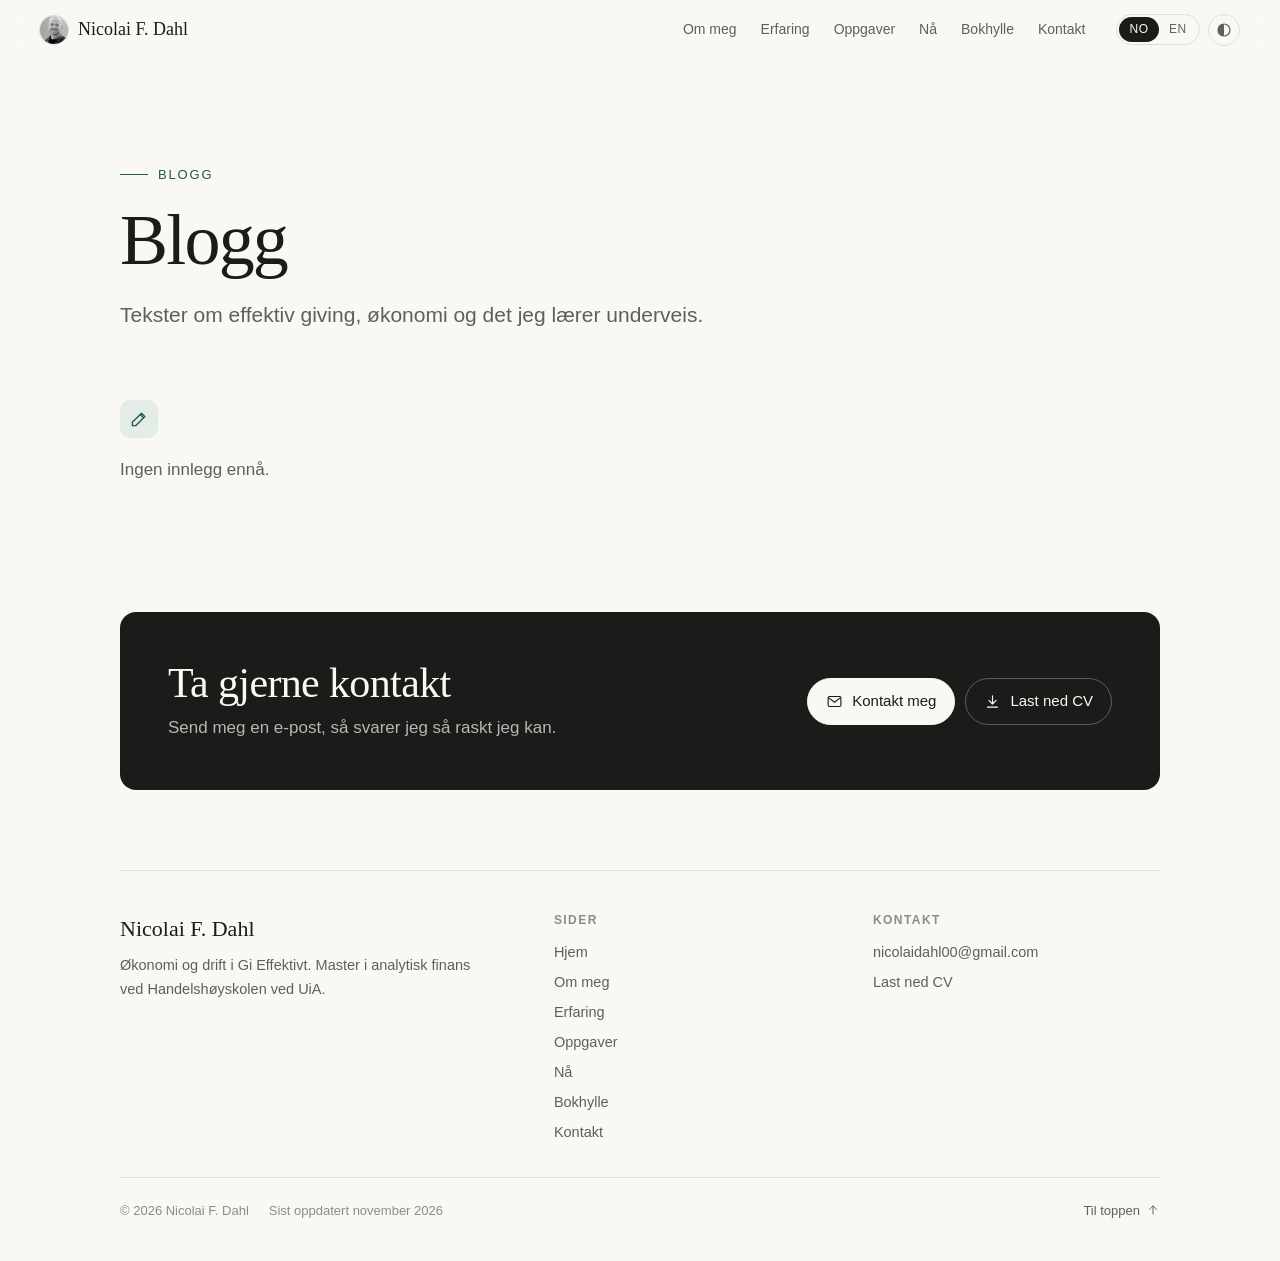
==== commit a7ce31ac: "Oppgaver: oversiktsside og interaktiv side for bacheloroppgaven i økonomi Co-Authored-By: Claude Opu" ====
--- a/blogg/index.html
+++ b/blogg/index.html
@@ -14,7 +14,7 @@
   <meta property="og:url" content="https://nicolaif.no/blogg/">
   <meta name="theme-color" content="#faf8f3">
   <link rel="icon" href="/favicon.svg" type="image/svg+xml">
-  <link rel="stylesheet" href="/css/style.css?v=20261116">
+  <link rel="stylesheet" href="/css/style.css?v=20261116b">
   <script>try{var t=localStorage.getItem("theme");if(t)document.documentElement.dataset.theme=t}catch(e){}</script>
 </head>
 <body data-page="blogg">
@@ -22,8 +22,8 @@
   <main id="app" tabindex="-1"></main>
   <div id="site-footer"></div>
   <noscript><p style="padding:24px;font-family:sans-serif">Denne siden trenger JavaScript. Kontakt: <a href="mailto:nicolaidahl00@gmail.com">nicolaidahl00@gmail.com</a></p></noscript>
-  <script src="/js/data.js?v=20261116"></script>
-  <script src="/js/site.js?v=20261116"></script>
-  <script src="/js/pages.js?v=20261116"></script>
+  <script src="/js/data.js?v=20261116b"></script>
+  <script src="/js/site.js?v=20261116b"></script>
+  <script src="/js/pages.js?v=20261116b"></script>
 </body>
 </html>
--- a/css/style.css
+++ b/css/style.css
@@ -671,3 +671,143 @@
   .badge { box-shadow: none; }
   .anim .reveal, .anim .page-head > * { opacity: 1 !important; transform: none !important; animation: none !important; }
 }
+
+/* ============ Oppgaver ============ */
+.back-link { margin-top: 0; }
+.facts-head { margin-top: 28px; }
+.thesis-list { display: grid; gap: 18px; padding-bottom: clamp(32px, 5vw, 56px); }
+.thesis-card {
+  display: grid; grid-template-columns: 1.4fr 1fr; gap: 28px; align-items: stretch;
+  padding: clamp(22px, 4vw, 36px); border-radius: calc(var(--radius) + 4px);
+  background: var(--raised); border: 1px solid var(--line); box-shadow: var(--shadow);
+  color: var(--ink); text-decoration: none; transition: transform 0.2s ease, box-shadow 0.2s, border-color 0.2s;
+}
+.thesis-card:hover { transform: translateY(-3px); box-shadow: var(--shadow-lg); border-color: color-mix(in srgb, var(--accent) 35%, var(--line)); }
+.thesis-card h2 { font-family: var(--serif); font-weight: 400; font-size: clamp(24px, 3vw, 32px); line-height: 1.2; margin: 4px 0 10px; text-wrap: balance; }
+.thesis-card p:not(.small-label) { color: var(--muted); }
+.thesis-visual { position: relative; min-height: 200px; border-radius: var(--radius); background: var(--surface); }
+.thesis-visual .mini-map { top: 16px; bottom: 16px; left: 16px; right: 16px; width: auto; }
+.mini-bars { position: absolute; inset: 20px; display: flex; align-items: flex-end; gap: 3px; }
+.mini-bars span { flex: 1; border-radius: 3px 3px 0 0; background: color-mix(in srgb, var(--faint) 45%, transparent); }
+.mini-bars span.hi { background: var(--accent); }
+
+.questions { display: grid; gap: 14px; margin-bottom: 18px; }
+.questions li { display: grid; grid-template-columns: 44px 1fr; gap: 16px; align-items: start; padding: 22px; border-radius: var(--radius); background: var(--surface); }
+.questions span { width: 44px; height: 44px; display: grid; place-items: center; border-radius: 50%; background: var(--raised); font-family: var(--serif); font-size: 20px; color: var(--accent); box-shadow: var(--shadow); }
+.questions p { font-family: var(--serif); font-size: clamp(19px, 2.2vw, 22px); line-height: 1.45; }
+
+.stat-grid { display: grid; grid-template-columns: repeat(4, 1fr); gap: 14px; }
+.stat { display: flex; flex-direction: column; gap: 8px; padding: 22px; border-radius: var(--radius); background: var(--raised); border: 1px solid var(--line); box-shadow: var(--shadow); }
+.stat strong { font-family: var(--serif); font-weight: 400; font-size: clamp(34px, 4vw, 46px); line-height: 1; color: var(--accent); }
+.stat span { font-size: 15px; color: var(--muted); }
+
+.rule { display: grid; grid-template-columns: minmax(260px, 360px) 1fr; gap: 28px 48px; align-items: start; background: var(--raised); border: 1px solid var(--line); border-radius: calc(var(--radius) + 4px); padding: clamp(22px, 4vw, 36px); box-shadow: var(--shadow); }
+.rule-cards { display: grid; grid-template-columns: 1fr 1fr; gap: 10px; margin-top: 18px; }
+.rule-card { padding: 16px; border-radius: var(--radius); background: var(--surface); }
+.rule-card .small-label { margin-bottom: 6px; }
+.rule-card strong { font-family: var(--serif); font-weight: 400; font-size: 30px; font-variant-numeric: tabular-nums; }
+.rule-card.is-high strong { color: var(--accent); }
+.vbars { display: grid; grid-template-columns: repeat(12, 1fr); gap: 6px; height: 190px; align-items: end; margin: 6px 0 10px; }
+.vbar { position: relative; height: 100%; display: flex; flex-direction: column; justify-content: flex-end; align-items: center; gap: 4px; }
+.vbar-fill { width: 100%; border-radius: 6px 6px 2px 2px; background: color-mix(in srgb, var(--accent) 75%, var(--raised)); }
+.vbar-val { font-size: 11.5px; color: var(--muted); font-variant-numeric: tabular-nums; }
+.vbar-label { font-size: 11.5px; color: var(--faint); }
+
+/* Døgnprofil og spill */
+.profile, .game { background: var(--raised); border: 1px solid var(--line); border-radius: calc(var(--radius) + 4px); padding: clamp(18px, 3.5vw, 32px); box-shadow: var(--shadow); }
+.pchart, .gchart { position: relative; height: 260px; margin-top: 22px; }
+.pbars, .gbars { position: absolute; inset: 0; display: grid; grid-template-columns: repeat(24, 1fr); gap: 4px; align-items: end; }
+.pbar { position: relative; height: 100%; display: flex; align-items: flex-end; }
+.pbar i { display: block; width: 100%; border-radius: 5px 5px 2px 2px; background: color-mix(in srgb, var(--faint) 40%, transparent); transition: height 0.35s cubic-bezier(0.2, 0.7, 0.2, 1), background 0.2s; }
+.pbar.hi i { background: var(--accent); }
+.pmedian { position: absolute; left: 0; right: 0; height: 0; border-top: 2px dashed var(--ink); transition: bottom 0.35s ease; pointer-events: none; }
+.pmedian span { position: absolute; right: 0; bottom: 4px; font-size: 12px; font-weight: 600; background: var(--raised); padding: 1px 6px; border-radius: 4px; }
+.paxis { display: grid; grid-template-columns: repeat(24, 1fr); gap: 4px; margin-top: 6px; font-size: 11px; color: var(--faint); font-variant-numeric: tabular-nums; }
+.key { display: inline-block; width: 12px; height: 12px; border-radius: 3px; margin: 0 6px 0 14px; vertical-align: -1px; }
+.key:first-child { margin-left: 0; }
+.key-hi { background: var(--accent); }
+.key-lo { background: color-mix(in srgb, var(--faint) 40%, transparent); }
+.key-base { background: color-mix(in srgb, var(--faint) 30%, transparent); }
+.key-yday { background: transparent; border: 2px solid var(--zc-SE); border-radius: 50%; }
+.key-today { background: var(--ink); border-radius: 50%; }
+.legend { flex-wrap: wrap; row-gap: 6px; }
+
+.game-top { display: flex; flex-wrap: wrap; gap: 8px; }
+.gbar { position: relative; height: 100%; padding: 0; border: 0; background: none; cursor: pointer; border-radius: 6px; }
+.gbar:disabled { cursor: default; }
+.gbar .g-base { position: absolute; left: 0; right: 0; bottom: 0; border-radius: 5px 5px 2px 2px; background: color-mix(in srgb, var(--faint) 28%, transparent); transition: background 0.15s, height 0.35s ease; }
+.gbar:hover:not(:disabled) .g-base { background: color-mix(in srgb, var(--accent) 35%, transparent); }
+.gbar[aria-pressed="true"] .g-base { background: var(--accent); }
+.gbar .g-yday, .gbar .g-today { position: absolute; left: 50%; width: 9px; height: 9px; margin: 0 0 -4.5px -4.5px; border-radius: 50%; pointer-events: none; transition: bottom 0.35s ease; }
+.gbar .g-yday { border: 2px solid var(--zc-SE); background: var(--raised); }
+.gbar .g-today { background: var(--ink); width: 10px; height: 10px; margin: 0 0 -5px -5px; }
+.gbar.is-right::after, .gbar.is-wrong::after { content: ""; position: absolute; left: 20%; right: 20%; bottom: -8px; height: 4px; border-radius: 2px; }
+.gbar.is-right::after { background: var(--accent); }
+.gbar.is-wrong::after { background: var(--zc-DK); }
+.game-actions { display: flex; flex-wrap: wrap; gap: 10px; margin-top: 22px; }
+.btn:disabled { opacity: 0.45; cursor: not-allowed; transform: none; }
+.game-result:not(:empty) { margin-top: 20px; padding: 20px; border-radius: var(--radius); background: var(--surface); }
+.verdict { font-family: var(--serif); font-size: 24px; margin-bottom: 12px; }
+.score-table { border-collapse: collapse; font-variant-numeric: tabular-nums; }
+.score-table th, .score-table td { text-align: left; padding: 6px 18px 6px 0; }
+.score-table thead th { font-size: 12px; font-weight: 600; letter-spacing: 0.08em; text-transform: uppercase; color: var(--faint); }
+.score-table td { font-family: var(--serif); font-size: 21px; }
+.game > .fine { margin-top: 14px; }
+
+/* Varmekart */
+.heat-wrap { display: grid; gap: 16px; }
+.heat-scroll { overflow-x: auto; -webkit-overflow-scrolling: touch; }
+.heat { border-collapse: separate; border-spacing: 4px; width: 100%; min-width: 640px; font-variant-numeric: tabular-nums; }
+.heat th { font-size: 12px; font-weight: 600; color: var(--faint); text-align: center; padding: 2px; }
+.heat tbody th, .heat tfoot th { text-align: right; padding-right: 8px; }
+.heat td { padding: 0; }
+.cell {
+  width: 100%; min-width: 40px; height: 36px; border: 0; border-radius: 6px; cursor: pointer;
+  font-size: 12.5px; font-weight: 500; color: var(--ink);
+  background: color-mix(in srgb, var(--accent) var(--x, 10%), var(--raised));
+  transition: transform 0.1s ease, background 0.25s;
+}
+.cell.is-dark { color: var(--on-accent); }
+.cell.is-neg { background: color-mix(in srgb, var(--zc-DK) 75%, var(--raised)); color: #fff; }
+.cell:hover, .cell:focus-visible { transform: scale(1.08); position: relative; z-index: 1; }
+.heat-avg { font-size: 12.5px; font-weight: 600; text-align: center; color: var(--muted); white-space: nowrap; padding: 0 4px; }
+.heat-detail { font-size: 15px; color: var(--muted); min-height: 1.5em; }
+.heat-detail strong { color: var(--ink); font-weight: 600; }
+
+/* Test på nye data */
+.oos { display: grid; grid-template-columns: repeat(3, 1fr); gap: 14px; }
+.oos-card { padding: 22px; border-radius: var(--radius); background: var(--raised); border: 1px solid var(--line); box-shadow: var(--shadow); }
+.oos-card dl { display: grid; gap: 10px; }
+.oos-card dl div { display: flex; justify-content: space-between; gap: 12px; padding-bottom: 8px; border-bottom: 1px solid var(--line); }
+.oos-card dl div:last-child { border-bottom: 0; padding-bottom: 0; }
+.oos-card dt { font-size: 14px; color: var(--muted); }
+.oos-card dd { font-family: var(--serif); font-size: 19px; font-variant-numeric: tabular-nums; }
+
+/* Helligdager */
+.hbars { display: grid; gap: 8px; margin-bottom: 10px; }
+.hbars li { display: grid; grid-template-columns: 170px 1fr 130px; gap: 14px; align-items: center; }
+.hb-label { font-size: 15px; }
+.hb-track { height: 14px; border-radius: 999px; background: var(--surface); overflow: hidden; }
+.hb-fill { display: block; height: 100%; border-radius: 999px; background: color-mix(in srgb, var(--zc-DK) 70%, var(--raised)); }
+.hb-value { font-family: var(--serif); font-size: 17px; text-align: right; font-variant-numeric: tabular-nums; }
+.hb-value small { font-family: var(--sans); font-size: 12.5px; color: var(--faint); }
+
+.entry-link { margin-top: 10px; font-size: 14.5px; }
+
+@media (max-width: 900px) {
+  .thesis-card, .rule { grid-template-columns: 1fr; }
+  .stat-grid { grid-template-columns: 1fr 1fr; }
+  .oos { grid-template-columns: 1fr; }
+}
+@media (max-width: 640px) {
+  .pchart, .gchart { height: 200px; }
+  .pbars, .gbars, .paxis { gap: 2px; }
+  .gbar .g-yday { width: 7px; height: 7px; margin: 0 0 -3.5px -3.5px; }
+  .gbar .g-today { width: 8px; height: 8px; margin: 0 0 -4px -4px; }
+  .paxis { font-size: 9.5px; }
+  .hbars li { grid-template-columns: 1fr auto; gap: 4px 10px; }
+  .hb-track { grid-column: 1 / -1; grid-row: 2; }
+  .vbars { gap: 3px; height: 160px; }
+  .vbar-val { font-size: 9.5px; }
+  .questions li { grid-template-columns: 1fr; }
+}
